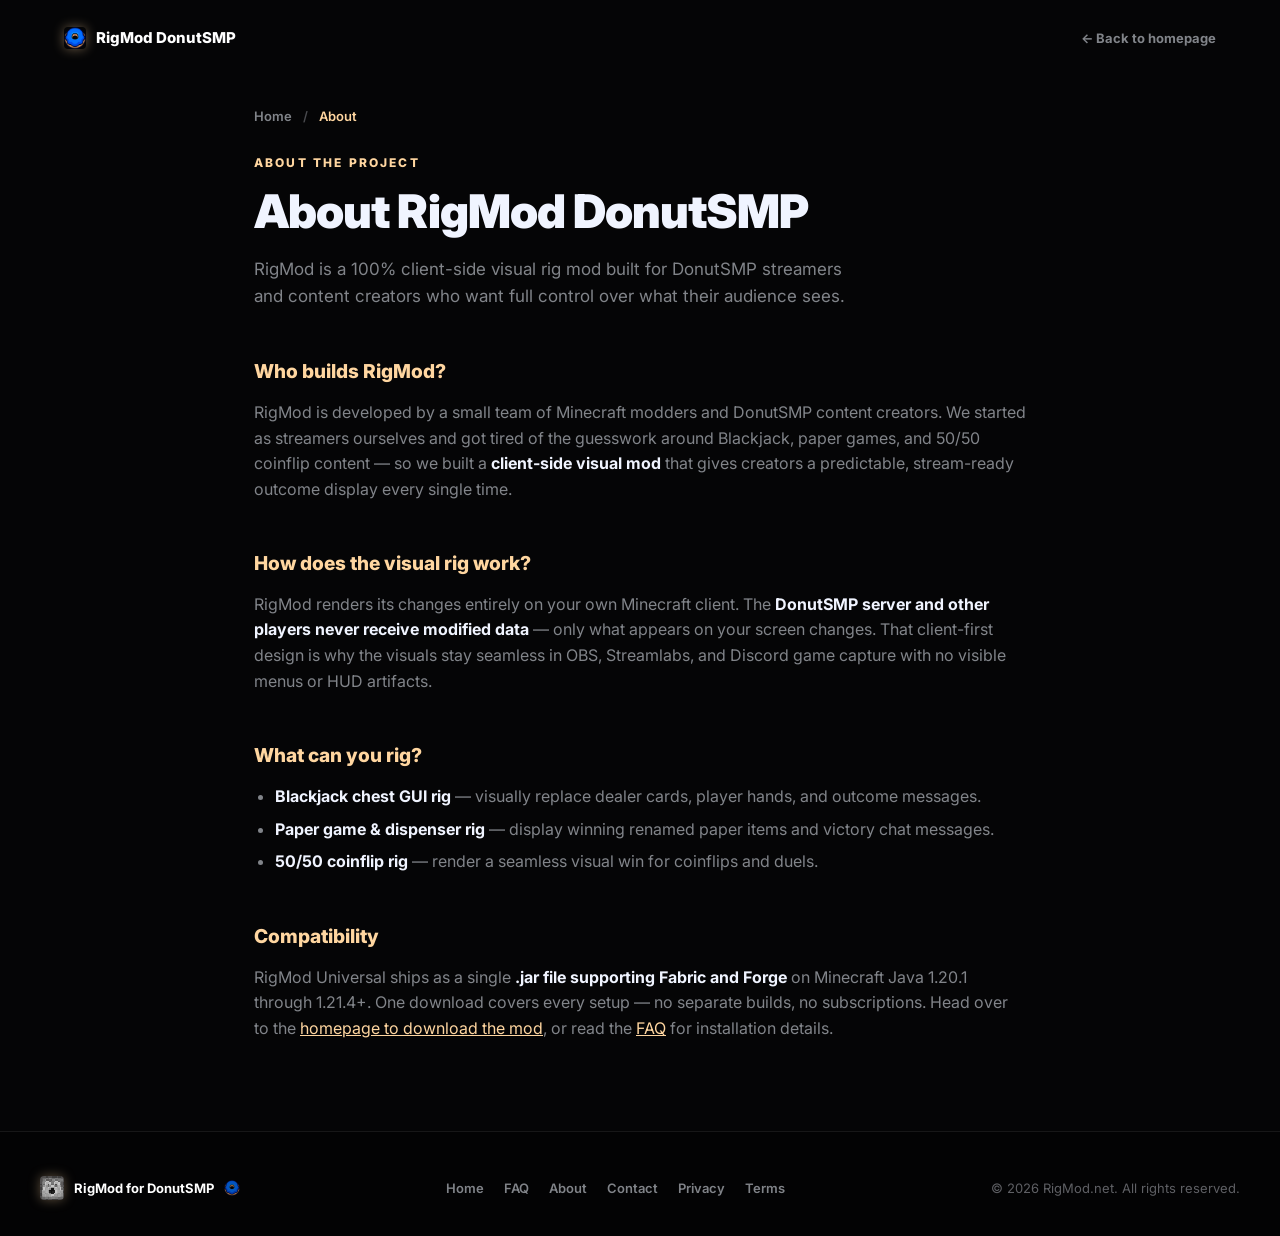
==== about.html @ fd829a76 "Apply SEO checklist + accessibility improvements - Rebrand metas/schema to "RigMod DonutSMP", drop p" ====
<!DOCTYPE html>
<html lang="en">
<head>
  <meta charset="UTF-8">
  <meta name="viewport" content="width=device-width, initial-scale=1.0, maximum-scale=5.0">
  <title>About RigMod DonutSMP | Stream-Proof Visual Rig Mod</title>
  <meta name="description" content="Learn about RigMod DonutSMP: who builds the mod, why streamers choose it, and how our 100% client-side visual rig technology works. Read our story now.">
  <meta name="keywords" content="RigMod DonutSMP, about RigMod, DonutSMP visual rig mod, client-side Minecraft mod, stream-proof mod">
  <meta name="author" content="RigMod DonutSMP">
  <meta name="robots" content="index, follow, max-image-preview:large, max-snippet:-1, max-video-preview:-1">
  <meta name="googlebot" content="index, follow">
  <link rel="canonical" href="https://rigmod.net/about.html">

  <meta property="og:type" content="website">
  <meta property="og:url" content="https://rigmod.net/about.html">
  <meta property="og:title" content="About RigMod DonutSMP | Stream-Proof Visual Rig Mod">
  <meta property="og:description" content="Learn about RigMod DonutSMP: who builds the mod, why streamers choose it, and how our 100% client-side visual rig technology works.">
  <meta property="og:image" content="https://rigmod.net/og-image.png">
  <meta property="og:image:width" content="1200">
  <meta property="og:image:height" content="630">
  <meta property="og:site_name" content="RigMod DonutSMP">
  <meta property="og:locale" content="en_US">

  <meta name="twitter:card" content="summary_large_image">
  <meta name="twitter:url" content="https://rigmod.net/about.html">
  <meta name="twitter:title" content="About RigMod DonutSMP | Stream-Proof Visual Rig Mod">
  <meta name="twitter:description" content="Learn about RigMod DonutSMP: who builds the mod, why streamers choose it, and how our 100% client-side visual rig technology works.">
  <meta name="twitter:image" content="https://rigmod.net/og-image.png">

  <link rel="icon" type="image/x-icon" href="/favicon.ico">
  <link rel="icon" type="image/png" sizes="192x192" href="/icon-192.png">
  <link rel="icon" type="image/png" sizes="32x32" href="/favicon-32x32.png">
  <link rel="icon" type="image/png" sizes="16x16" href="/favicon-16x16.png">
  <link rel="apple-touch-icon" sizes="180x180" href="/apple-touch-icon.png">
  <link rel="manifest" href="/site.webmanifest">
  <meta name="theme-color" content="#ffd6a0">

  <link rel="stylesheet" href="style.css">
  <link rel="stylesheet" href="theme-3d.css">

  <!-- Structured Data: BreadcrumbList -->
  <script type="application/ld+json">
  {
    "@context": "https://schema.org",
    "@type": "BreadcrumbList",
    "itemListElement": [
      {"@type": "ListItem", "position": 1, "name": "Home", "item": "https://rigmod.net/"},
      {"@type": "ListItem", "position": 2, "name": "About", "item": "https://rigmod.net/about.html"}
    ]
  }
  </script>
</head>
<body class="h3-home">
  <a href="#main-content" class="skip-link">Skip to main content</a>

  <div class="h3">
    <header role="banner">
      <div class="doc-topbar">
        <a class="doc-brand" href="index.html">
          <img src="donutsmp-logo.png" alt="DonutSMP logo" width="22" height="22">RigMod DonutSMP
        </a>
        <a class="doc-back" href="index.html">&larr; Back to homepage</a>
      </div>
    </header>

    <main id="main-content" role="main">
      <article class="doc-page">
        <nav class="doc-crumbs" aria-label="Breadcrumb">
          <a href="index.html">Home</a>
          <span class="crumb-sep" aria-hidden="true">/</span>
          <span aria-current="page">About</span>
        </nav>
        <span class="doc-kicker">About the project</span>
        <h1>About RigMod DonutSMP</h1>
        <p class="doc-lede">RigMod is a 100% client-side visual rig mod built for DonutSMP streamers and content creators who want full control over what their audience sees.</p>

        <h2>Who builds RigMod?</h2>
        <p>RigMod is developed by a small team of Minecraft modders and DonutSMP content creators. We started as streamers ourselves and got tired of the guesswork around Blackjack, paper games, and 50/50 coinflip content — so we built a <strong>client-side visual mod</strong> that gives creators a predictable, stream-ready outcome display every single time.</p>

        <h2>How does the visual rig work?</h2>
        <p>RigMod renders its changes entirely on your own Minecraft client. The <strong>DonutSMP server and other players never receive modified data</strong> — only what appears on your screen changes. That client-first design is why the visuals stay seamless in OBS, Streamlabs, and Discord game capture with no visible menus or HUD artifacts.</p>

        <h2>What can you rig?</h2>
        <ul>
          <li><strong>Blackjack chest GUI rig</strong> — visually replace dealer cards, player hands, and outcome messages.</li>
          <li><strong>Paper game &amp; dispenser rig</strong> — display winning renamed paper items and victory chat messages.</li>
          <li><strong>50/50 coinflip rig</strong> — render a seamless visual win for coinflips and duels.</li>
        </ul>

        <h2>Compatibility</h2>
        <p>RigMod Universal ships as a single <strong>.jar file supporting Fabric and Forge</strong> on Minecraft Java 1.20.1 through 1.21.4+. One download covers every setup — no separate builds, no subscriptions. Head over to the <a href="index.html">homepage to download the mod</a>, or read the <a href="index.html#faq-section">FAQ</a> for installation details.</p>
      </article>
    </main>
  </div>

  <footer class="rp-footer" role="contentinfo">
    <div class="footer-inner">
      <div class="footer-brand">
        <div class="logo-box" aria-hidden="true"></div>
        <span>RigMod for DonutSMP</span>
        <img class="footer-donut" src="donutsmp-logo.png" alt="DonutSMP" width="16" height="16" loading="lazy">
      </div>
      <nav class="footer-links" aria-label="Footer Navigation">
        <a href="index.html">Home</a>
        <a href="index.html#faq-section">FAQ</a>
        <a href="about.html">About</a>
        <a href="contact.html">Contact</a>
        <a href="privacy-policy.html">Privacy</a>
        <a href="terms-of-service.html">Terms</a>
      </nav>
      <div class="footer-copy">&copy; 2026 RigMod.net. All rights reserved.</div>
    </div>
  </footer>
</body>
</html>
---- style.css ----
@import url('https://fonts.googleapis.com/css2?family=Inter:wght@400;500;600;700;800;900&display=swap');

:root {
  --bg: #050506;
  --card: #0b0b0e;
  --accent: #ffd6a0;
  --text: #f0f4ff;
  --dim: rgba(232, 236, 245, 0.55);
  --border: rgba(255, 255, 255, 0.08);
}

* { box-sizing: border-box; margin: 0; padding: 0; }

html {
  scroll-behavior: smooth;
}

/* Keyboard focus visibility (all pages) */
:focus-visible {
  outline: 3px solid var(--accent);
  outline-offset: 3px;
  border-radius: 4px;
}

/* Reduced motion preferences */
@media (prefers-reduced-motion: reduce) {
  html { scroll-behavior: auto; }
  *, *::before, *::after {
    animation-duration: 0.01ms !important;
    animation-iteration-count: 1 !important;
    transition-duration: 0.01ms !important;
  }
}

body {
  font-family: 'Inter', system-ui, -apple-system, sans-serif;
  background: var(--bg);
  color: var(--text);
  line-height: 1.6;
  overflow-x: hidden;
  padding-top: 0;
  margin: 0;
}

html, body {
  -ms-overflow-style: none;
  scrollbar-width: none;
}
html::-webkit-scrollbar, body::-webkit-scrollbar { display: none; }

/* Accessibility Skip Link */
.sr-only {
  position: absolute;
  width: 1px; height: 1px;
  padding: 0; margin: -1px;
  overflow: hidden;
  clip: rect(0, 0, 0, 0);
  white-space: nowrap;
  border: 0;
}
.skip-link {
  position: absolute;
  top: -60px;
  left: 20px;
  background: var(--accent);
  color: #050506;
  padding: 10px 18px;
  border-radius: 8px;
  font-weight: 800;
  font-size: 14px;
  text-decoration: none;
  z-index: 99999;
  transition: top 0.2s ease;
}
.skip-link:focus {
  top: 20px;
}

/* Preloader */
#rp-loader {
  position: fixed; inset: 0; z-index: 9999;
  background: var(--bg);
  display: flex; align-items: center; justify-content: center;
  transition: opacity .35s ease, visibility .35s ease;
}
#rp-loader.out { opacity: 0; visibility: hidden; pointer-events: none; }
.loader-cube {
  width: 44px; height: 44px; border-radius: 6px;
  background: url('mcassets/java/block/dispenser_front.png') no-repeat center / cover;
  image-rendering: pixelated;
  box-shadow: 0 0 30px rgba(255, 214, 160, 0.6);
  animation: spinLoader 1.4s infinite cubic-bezier(0.4, 0, 0.2, 1);
}
@keyframes spinLoader {
  0% { transform: rotate(0deg) scale(0.9); }
  50% { transform: rotate(180deg) scale(1.1); }
  100% { transform: rotate(360deg) scale(0.9); }
}

/* Feature Tags List */
.feature-tags {
  display: flex;
  gap: 8px;
  flex-wrap: wrap;
  margin-bottom: 20px;
}
.feature-tags .tag {
  background: rgba(255, 255, 255, 0.05);
  border: 1px solid rgba(255, 255, 255, 0.12);
  padding: 5px 12px;
  border-radius: 8px;
  font-size: 12px;
  font-weight: 700;
  color: rgba(232, 236, 245, 0.85);
  letter-spacing: 0.02em;
}

/* FAQ Accordion Section (Interactive Dropdowns & SEO Rich Snippets) */
.faq-sec {
  padding: 100px 0 60px;
  border-top: 1px solid rgba(255, 255, 255, 0.05);
  position: relative;
}
.faq-header {
  text-align: center;
  margin-bottom: 44px;
}
.faq-header h2 {
  font-size: clamp(30px, 4vw, 52px);
  font-weight: 900;
  letter-spacing: -.035em;
  margin-bottom: 12px;
}
.faq-header p {
  color: var(--dim);
  font-size: 16px;
  max-width: 50ch;
  margin: 0 auto;
}
.faq-list {
  display: flex;
  flex-direction: column;
  gap: 12px;
  max-width: 860px;
  margin: 0 auto;
}
.faq-item {
  background: rgba(11, 11, 14, 0.85);
  border: 1px solid var(--border);
  border-radius: 14px;
  overflow: hidden;
  transition: border-color 0.25s ease, background 0.25s ease, box-shadow 0.25s ease;
}
.faq-item:hover {
  border-color: rgba(255, 214, 160, 0.3);
}
.faq-item[open] {
  border-color: rgba(255, 214, 160, 0.45);
  background: rgba(16, 16, 22, 0.95);
  box-shadow: 0 12px 35px rgba(0, 0, 0, 0.6);
}
.faq-summary {
  list-style: none;
  display: flex;
  align-items: center;
  justify-content: space-between;
  padding: 20px 24px;
  font-size: 16px;
  font-weight: 800;
  color: #fff;
  cursor: pointer;
  user-select: none;
  transition: color 0.2s ease;
}
.faq-summary::-webkit-details-marker {
  display: none;
}
.faq-summary:hover {
  color: var(--accent);
}
.faq-q-text {
  padding-right: 16px;
  letter-spacing: -.01em;
}
.faq-icon {
  font-size: 24px;
  font-weight: 300;
  line-height: 1;
  color: var(--dim);
  display: flex;
  align-items: center;
  justify-content: center;
  width: 28px;
  height: 28px;
  flex-shrink: 0;
  transition: transform 0.28s cubic-bezier(0.16, 1, 0.3, 1), color 0.25s ease;
}
.faq-item[open] .faq-icon {
  transform: rotate(45deg);
  color: var(--accent);
}
.faq-content {
  padding: 0 24px 22px;
  border-top: 1px solid rgba(255, 255, 255, 0.05);
  padding-top: 14px;
  animation: faqOpen 0.25s ease;
}
.faq-content p {
  font-size: 14.5px;
  line-height: 1.7;
  color: var(--dim);
  margin: 0;
}
@keyframes faqOpen {
  from {
    opacity: 0;
    transform: translateY(-6px);
  }
  to {
    opacity: 1;
    transform: translateY(0);
  }
}

/* Minimal Footer & Internal SEO Links */
.rp-footer {
  border-top: 1px solid var(--border);
  background: #030304; padding: 44px 24px 36px;
}
.footer-inner {
  max-width: 1200px; margin: 0 auto;
  display: flex; align-items: center; justify-content: space-between;
  font-size: 13px; color: var(--dim); flex-wrap: wrap; gap: 20px;
}
.footer-brand {
  display: flex; align-items: center; gap: 10px; color: #fff; font-weight: 700;
}
.logo-box {
  width: 24px; height: 24px; border-radius: 4px;
  background: url('mcassets/java/block/dispenser_front.png') no-repeat center / cover;
  image-rendering: pixelated;
  box-shadow: 0 0 12px rgba(255, 214, 160, 0.35);
}
.footer-donut {
  width: 16px; height: 16px; object-fit: contain;
  opacity: 0.75; border-radius: 3px;
}
.footer-links {
  display: flex; gap: 20px; flex-wrap: wrap;
}
.footer-links a {
  color: var(--dim); text-decoration: none; font-weight: 600;
  transition: color 0.2s ease;
}
.footer-links a:hover {
  color: var(--accent);
}
.footer-copy {
  color: rgba(232, 236, 245, 0.4);
}

/* =============================================
   CONTENT PAGES (about / contact / legal)
   ============================================= */
.doc-topbar {
  max-width: 1200px;
  margin: 0 auto;
  padding: 26px 24px;
  display: flex;
  align-items: center;
  justify-content: space-between;
  gap: 16px;
}
.doc-topbar .doc-brand {
  display: flex;
  align-items: center;
  gap: 10px;
  color: #fff;
  font-weight: 800;
  text-decoration: none;
  font-size: 15px;
}
.doc-topbar .doc-brand img {
  width: 22px; height: 22px;
  object-fit: contain;
  border-radius: 4px;
  box-shadow: 0 0 12px rgba(255, 214, 160, 0.4);
}
.doc-topbar .doc-back {
  color: var(--dim);
  text-decoration: none;
  font-weight: 700;
  font-size: 13px;
  transition: color 0.2s ease;
}
.doc-topbar .doc-back:hover { color: var(--accent); }

.doc-page {
  max-width: 820px;
  margin: 0 auto;
  padding: 30px 24px 90px;
}
.doc-kicker {
  display: inline-block;
  color: var(--accent);
  font-size: 12px;
  font-weight: 800;
  letter-spacing: 0.18em;
  text-transform: uppercase;
  margin-bottom: 14px;
}
.doc-page h1 {
  font-size: clamp(2rem, 5vw, 2.9rem);
  font-weight: 900;
  line-height: 1.12;
  letter-spacing: -0.02em;
  margin-bottom: 18px;
}
.doc-page .doc-lede {
  color: var(--dim);
  font-size: 17px;
  max-width: 620px;
  margin-bottom: 34px;
}
.doc-page h2 {
  color: var(--accent);
  font-size: 1.2rem;
  font-weight: 800;
  margin-top: 2.4em;
  margin-bottom: 0.5em;
}
.doc-page p {
  color: var(--dim);
  margin-top: 0.8em;
}
.doc-page strong { color: var(--text); }
.doc-page ul {
  color: var(--dim);
  padding-left: 1.3em;
  margin-top: 0.8em;
}
.doc-page li { margin-top: 0.45em; }
.doc-page a { color: var(--accent); }
.doc-page .doc-contact-box {
  margin-top: 2em;
  border: 1px solid var(--border);
  border-radius: 14px;
  padding: 22px 24px;
  background: var(--card);
}
.doc-page .doc-contact-box p { margin-top: 0; }
.doc-page .doc-contact-box a { font-weight: 700; }

/* Visible breadcrumb (pairs with BreadcrumbList JSON-LD) */
.doc-crumbs {
  font-size: 13px;
  font-weight: 600;
  margin-bottom: 22px;
  color: var(--dim);
}
.doc-crumbs a {
  color: var(--dim);
  text-decoration: none;
  transition: color 0.2s ease;
}
.doc-crumbs a:hover { color: var(--accent); }
.doc-crumbs .crumb-sep {
  margin: 0 8px;
  color: rgba(232, 236, 245, 0.3);
}
.doc-crumbs [aria-current="page"] {
  color: var(--accent);
}
---- theme-3d.css ----
/* ==========================================================================
   THEME-3D.CSS - COMPACT, HIGH-PERFORMANCE 3D MINECRAFT THEME
   ========================================================================== */

.h3, .h3 *, .h3 *::before, .h3 *::after { box-sizing: border-box; }

.h3 {
  --void: #050506;
  --void-2: #0b0b0e;
  --ink: #f0f4ff;
  --dim: rgba(232, 236, 245, .55);
  --line: rgba(255, 255, 255, .08);
  --hot: #ffd6a0;
  position: relative;
  background: var(--void);
  color: var(--ink);
  overflow-x: hidden;
}

.h3::before {
  content: "";
  position: fixed; inset: 0; z-index: -3;
  background:
    radial-gradient(60% 45% at 50% 8%, rgba(255, 214, 160, .09), transparent 70%),
    radial-gradient(70% 50% at 50% 100%, rgba(88, 101, 242, .05), transparent 72%),
    var(--void);
  pointer-events: none;
}

/* Typography */
.h3-kicker {
  display: block;
  font-size: 12px; font-weight: 800; letter-spacing: .22em;
  text-transform: uppercase; color: var(--hot); margin-bottom: 18px;
}

/* Subtle DonutSMP brand mark in the hero kicker */
.h3-kicker.brand-kicker {
  display: inline-flex; align-items: center; gap: 8px;
}
.kicker-donut {
  width: 18px; height: 18px; object-fit: contain;
  filter: drop-shadow(0 0 6px rgba(255, 214, 160, .35));
  image-rendering: auto;
}

.h3-display {
  font-size: clamp(42px, 6.8vw, 96px);
  line-height: .95; letter-spacing: -.045em; font-weight: 900; margin: 0 0 22px;
  text-wrap: balance;
}

.h3-display em {
  font-style: normal;
  background: linear-gradient(180deg, #ffffff, #ffd6a0);
  -webkit-background-clip: text;
  background-clip: text;
  color: transparent;
}

.h3-lede {
  font-size: clamp(15px, 1.4vw, 19px);
  line-height: 1.55; color: var(--dim); max-width: 46ch; margin: 0 auto 28px;
  text-wrap: balance;
}

.h3-wrap { max-width: 1200px; margin: 0 auto; padding: 0 24px; }

.h3-btn {
  display: inline-flex; align-items: center; justify-content: center; gap: 8px;
  padding: 15px 28px; border-radius: 999px;
  font-size: 15px; font-weight: 800; text-decoration: none;
  color: #050506; background: var(--hot); border: 1px solid transparent;
  transition: transform .2s ease, box-shadow .2s ease, background .2s ease;
  cursor: pointer;
}
.h3-btn:hover {
  transform: translateY(-2px);
  box-shadow: 0 16px 40px rgba(255, 214, 160, .35);
  background: #ffe0b2;
}
.h3-btn.ghost {
  background: transparent; color: var(--ink); border-color: rgba(255, 255, 255, .26);
}
.h3-btn.ghost:hover {
  background: rgba(255, 255, 255, .08); box-shadow: 0 12px 30px rgba(255, 255, 255, 0.1); border-color: rgba(255, 255, 255, .6);
}

/* 3D Cubes */
.h3-cube {
  position: relative; transform-style: preserve-3d; will-change: transform;
}
.h3-cube i {
  position: absolute; inset: 0; display: block;
  background-size: 100% 100%; image-rendering: pixelated;
  box-shadow: inset 0 0 0 1px rgba(0, 0, 0, .45);
}
.h3-cube i.up { filter: brightness(1.3) contrast(1.02); }
.h3-cube i.dn { filter: brightness(.4); }
.h3-cube i.lf { filter: brightness(.72); }
.h3-cube i.rt { filter: brightness(.88); }
.h3-cube i.bk { filter: brightness(.6); }

/* Ambient Bloom Glow */
.h3-bloom {
  position: absolute; left: 50%; top: 50%; width: 440px; height: 440px;
  margin: -220px 0 0 -220px; border-radius: 50%;
  background: radial-gradient(circle, rgba(255, 214, 160, .18), rgba(255, 170, 70, .04) 45%, transparent 70%);
  pointer-events: none;
  transition: opacity 0.3s ease, transform 0.3s ease;
}

/* Hero Stage with Tight Hitbox Zoom */
.h3-hero {
  position: relative; min-height: 94vh;
  display: grid; grid-template-rows: 1fr auto;
  justify-items: center; align-content: center;
  text-align: center; gap: 10px; padding: 70px 24px 50px;
  perspective: 1600px;
}
.h3-hero-inner { position: relative; z-index: 2; }
.h3-hero-stage {
  position: relative; width: 100%; min-height: 28vh;
  display: grid; place-items: center; perspective: 1400px; z-index: 1;
}
.h3-cube-wrap {
  position: relative;
  display: inline-flex; align-items: center; justify-content: center;
  transform-style: preserve-3d;
  transition: transform 0.28s cubic-bezier(0.16, 1, 0.3, 1);
  cursor: grab;
  padding: 10px;
  border-radius: 16px;
}
.h3-cube-wrap:active { cursor: grabbing; }

/* Tight Hitbox Zoom only on the cube wrapper itself */
.h3-cube-wrap:hover {
  transform: scale(1.12);
}
.h3-hero-stage:has(.h3-cube-wrap:hover) .h3-bloom {
  opacity: 1;
  transform: scale(1.18);
  background: radial-gradient(circle, rgba(255, 214, 160, .32), rgba(255, 160, 60, .1) 50%, transparent 72%);
}

.h3-chips {
  display: flex; gap: 32px; justify-content: center; flex-wrap: wrap;
  margin-top: 36px; color: var(--dim); font-size: 13px;
}
.h3-chips > div > b {
  display: block; color: var(--ink); font-size: 24px; font-weight: 800;
  letter-spacing: -.02em; margin-bottom: 2px;
}

/* DonutSMP target-server chip in the hero stats row */
.chip-donutsmp img {
  display: block; width: 32px; height: 32px; object-fit: contain;
  margin: 0 auto 4px;
  filter: drop-shadow(0 0 10px rgba(64, 156, 255, .55));
}

.h3-scroll {
  position: absolute; left: 50%; bottom: 20px; transform: translateX(-50%);
  font-size: 11px; font-weight: 700; letter-spacing: .2em;
  text-transform: uppercase; color: rgba(232, 236, 245, .4);
  cursor: pointer;
  transition: color .2s ease, transform .2s ease;
}
.h3-scroll:hover {
  color: var(--hot);
  transform: translateX(-50%) translateY(-2px);
}

/* Feature Sections - Compact, Close Together, Balanced Headings */
.h3-beat {
  position: relative;
  padding: 80px 0;
  border-top: 1px solid rgba(255, 255, 255, 0.05);
}
.h3-pin {
  display: grid; grid-template-columns: 1.1fr 1fr;
  align-items: center; gap: 50px; max-width: 1200px;
  margin: 0 auto; padding: 0 24px;
}
.h3-copy { position: relative; z-index: 3; }
.h3-copy h2 {
  font-size: clamp(32px, 4.2vw, 54px);
  line-height: 1.08; letter-spacing: -.035em; margin: 0 0 16px; font-weight: 900;
  text-wrap: balance;
}
.h3-copy p {
  font-size: clamp(15px, 1.3vw, 17px);
  line-height: 1.6; color: var(--dim); max-width: 44ch; margin: 0 0 24px;
}
.h3-price {
  display: flex; align-items: baseline; gap: 12px;
}
.h3-price b { font-size: 26px; font-weight: 900; letter-spacing: -.03em; color: var(--hot); }
.h3-price span { font-size: 13px; color: var(--dim); }

.h3-scene {
  position: relative; height: 380px; display: grid; place-items: center;
  perspective: 1500px; transform-style: preserve-3d;
}
.h3-scene .h3-cube { cursor: grab; }
.h3-scene .h3-cube:active { cursor: grabbing; }

/* Sections */
.h3-sec { padding: 90px 0 20px; }
.h3-sec h2 {
  font-size: clamp(30px, 4vw, 54px);
  line-height: 1.02; letter-spacing: -.04em; margin: 0 0 14px; font-weight: 900;
  text-wrap: balance;
}
.h3-sec .h3-sub {
  color: var(--dim); font-size: 17px; line-height: 1.55; max-width: 50ch; margin: 0 0 40px;
}

/* Orbit Finale */
.h3-close { text-align: center; padding: 100px 24px 120px; position: relative; }
.h3-close .h3-display { font-size: clamp(36px, 6vw, 84px); text-wrap: balance; }
.h3-cta-row { display: flex; gap: 14px; justify-content: center; flex-wrap: wrap; }

.h3-final {
  position: relative; height: 320px; margin: 0 auto 24px;
  perspective: 1200px; transform-style: preserve-3d;
}
.h3-orbit { position: absolute; left: 50%; top: 50%; transform-style: preserve-3d; }
.h3-arm { position: absolute; transform-style: preserve-3d; cursor: grab; }
.h3-arm:active { cursor: grabbing; }

/* Responsive */
@media(max-width: 1000px) {
  .h3-hero { padding-top: 60px; }
  .h3-pin { grid-template-columns: 1fr; gap: 30px; text-align: center; }
  .h3-copy p { margin-left: auto; margin-right: auto; }
  .h3-price { justify-content: center; }
  .feature-tags { justify-content: center; }
  .h3-scene { height: 300px; }
  .h3-beat { padding: 60px 0; }
  .h3-final { height: 260px; }
}

@media(max-width: 620px) {
  .h3-wrap, .h3-pin { padding-left: 18px; padding-right: 18px; }
  .h3-chips { gap: 18px; }
  .h3-final { height: 210px; }
  .h3-scene { height: 260px; }
  .h3-copy h2 { font-size: clamp(28px, 8.4vw, 40px); margin-bottom: 10px; }
}
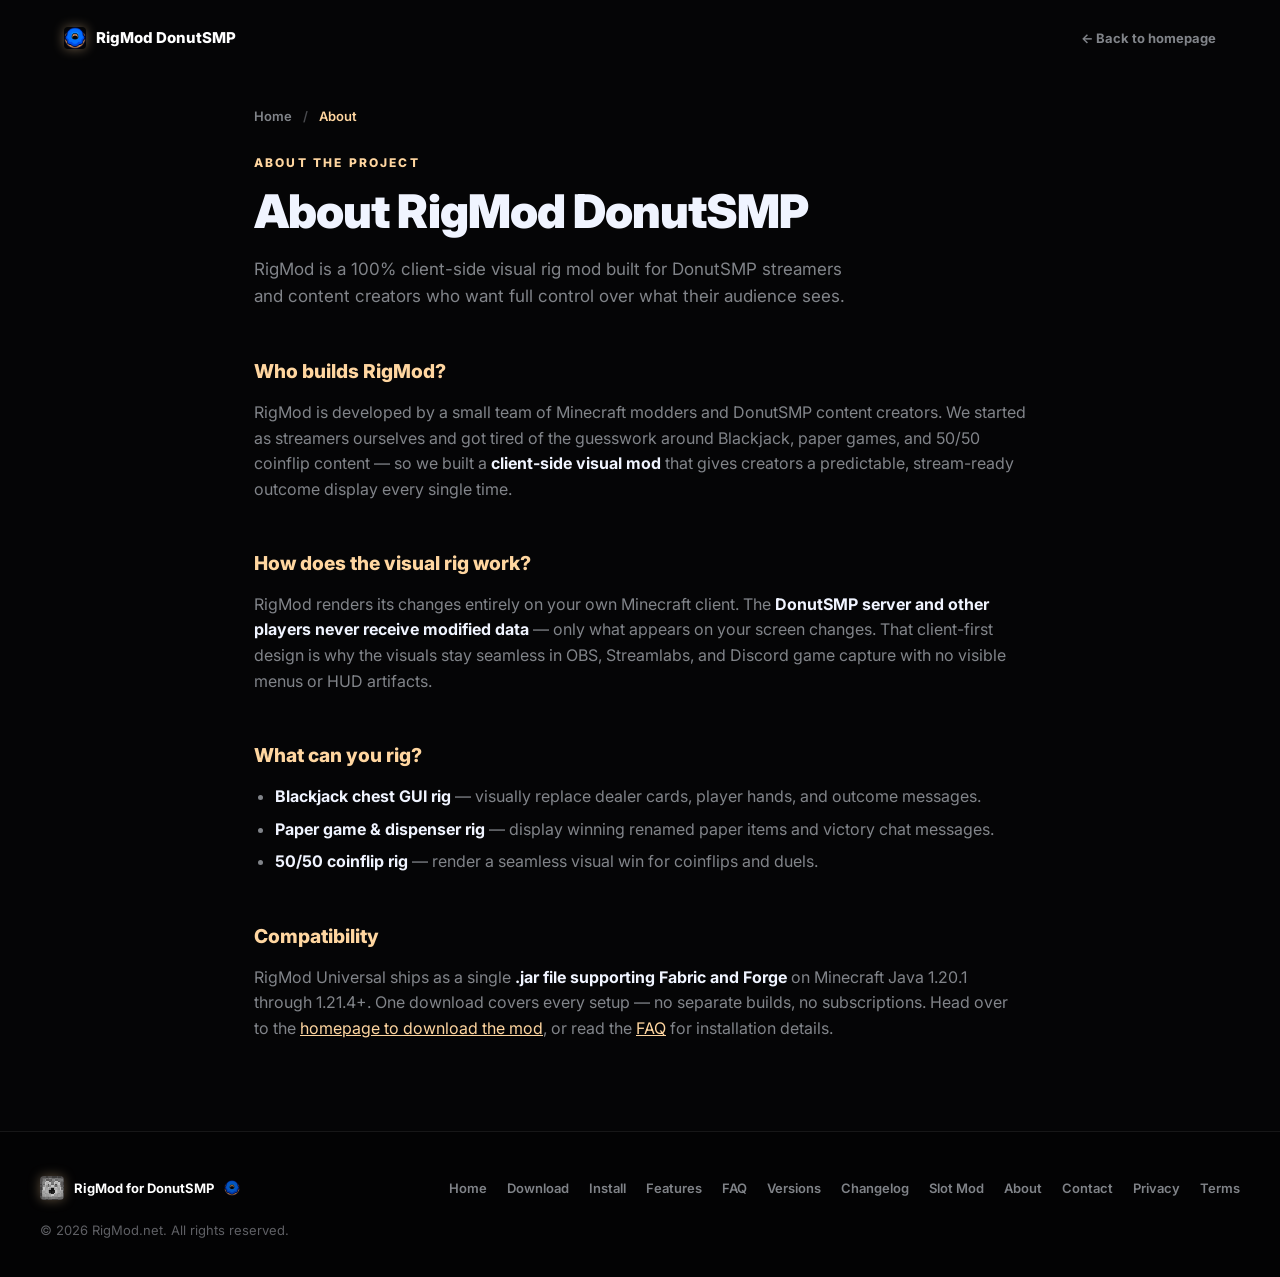
==== commit c945eb88: "Add keyword-targeted page hub: 8 new pages, full sitemap, expanded nav - download.html: free/officia" ====
--- a/about.html
+++ b/about.html
@@ -102,7 +102,13 @@
       </div>
       <nav class="footer-links" aria-label="Footer Navigation">
         <a href="index.html">Home</a>
-        <a href="index.html#faq-section">FAQ</a>
+        <a href="download.html">Download</a>
+        <a href="install.html">Install</a>
+        <a href="features.html">Features</a>
+        <a href="faq.html">FAQ</a>
+        <a href="versions.html">Versions</a>
+        <a href="changelog.html">Changelog</a>
+        <a href="slot-machine-mod.html">Slot Mod</a>
         <a href="about.html">About</a>
         <a href="contact.html">Contact</a>
         <a href="privacy-policy.html">Privacy</a>
